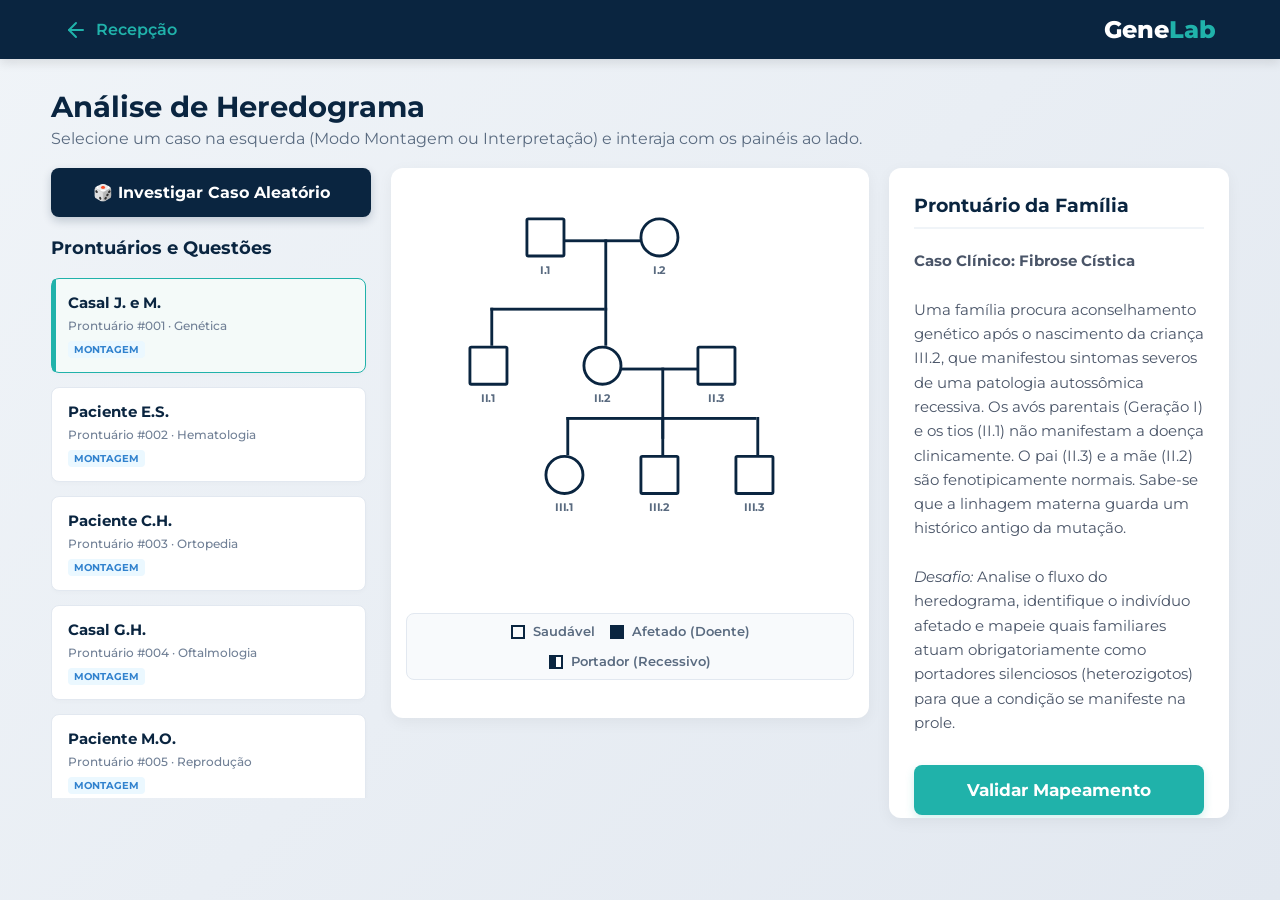
==== heredograma.html @ acb25723 "Add files via upload" ====
<!DOCTYPE html>
<html lang="pt-br">
<head>
    <meta charset="UTF-8">
    <meta name="viewport" content="width=device-width, initial-scale=1.0, maximum-scale=1.0, minimum-scale=1.0, user-scalable=no">
    <title>Análise de Heredograma | GeneLab</title>
    <link href="https://fonts.googleapis.com/css2?family=Montserrat:wght@400;500;600;700;800&display=swap" rel="stylesheet">
    <style>
        /* RESET BÁSICO E PROTEÇÃO DE TOQUE */
* { 
    margin: 0; 
    padding: 0; 
    box-sizing: border-box; 
    font-family: 'Montserrat', sans-serif; 
    -webkit-tap-highlight-color: transparent; 
}

/* TRAVA DE SELEÇÃO DE TEXTO NO BODY */
body { 
    -webkit-user-select: none; 
    -moz-user-select: none; 
    -ms-user-select: none; 
    user-select: none; 
    max-width: 100vw; 
    overflow-x: hidden; 
    min-height: 100vh;
    background-color: #F0F4F8;
    background: linear-gradient(135deg, #F0F4F8, #E2E8F0) no-repeat center center fixed; 
    background-size: cover; color: #1A2B4C; display: flex; flex-direction: column; 
}

/* LIBERAÇÃO PARA CAIXAS DE DIGITAÇÃO */
input, select, textarea {
    -webkit-user-select: auto;
    -moz-user-select: auto;
    -ms-user-select: auto;
    user-select: auto;
}
        
        /* NAVBAR */
        .lab-navbar { background-color: #0A2540; padding: 15px 5%; display: flex; justify-content: space-between; align-items: center; color: white; box-shadow: 0 4px 10px rgba(0,0,0,0.1); width: 100%; }
        .btn-voltar { color: #20B2AA; text-decoration: none; font-weight: 600; display: flex; align-items: center; gap: 8px; transition: 0.3s; }
        .btn-voltar:hover { color: #FFFFFF; transform: translateX(-3px); }
        .lab-logo { font-size: 1.5rem; font-weight: 800; margin: 0; }
        .lab-logo span { color: #20B2AA; }

        .container-app { padding: 30px 4%; max-width: 1600px; width: 100%; margin: 0 auto; display: flex; flex-direction: column; gap: 20px; box-sizing: border-box; }

        .header-secao h1 { color: #0A2540; font-size: 1.8rem; margin-bottom: 5px; }
        .header-secao p { color: #5A6B80; font-size: 1rem; }

        /* =========================================
           GRID: 3 COLUNAS (Casos | Painel Central | Painel Lateral)
           ========================================= */
        .grid-anamnese { 
            display: grid; 
            grid-template-columns: 320px 1fr 340px; 
            gap: 20px; 
            align-items: start;
            width: 100%;
        }

        /* -----------------------------------------
           COLUNA 1: MENU DE CASOS (ESQUERDA)
           ----------------------------------------- */
        .painel-casos { display: flex; flex-direction: column; gap: 15px; width: 100%; min-width: 0; }
        .titulo-prontuarios { color: #0A2540; font-size: 1.1rem; margin-top: 5px; margin-bottom: 5px; }

        .btn-aleatorio-novo {
            background: #0A2540; color: white; border-radius: 8px; padding: 15px; width: 100%; 
            border: none; font-weight: 700; font-size: 1rem; cursor: pointer; 
            box-shadow: 0 4px 10px rgba(10,37,64,0.2); transition: 0.3s;
            display: flex; align-items: center; justify-content: center; gap: 8px;
        }
        .btn-aleatorio-novo:hover { background: #133A60; transform: translateY(-2px); }

        .lista-prontuarios {
            display: flex; flex-direction: column; gap: 14px;
            max-height: 520px; overflow-y: auto; padding-right: 5px; padding-bottom: 5px;
        }

        .lista-prontuarios::-webkit-scrollbar { width: 6px; }
        .lista-prontuarios::-webkit-scrollbar-thumb { background: #CBD3DD; border-radius: 10px; }

        .card-prontuario {
            background: #FFFFFF; border: 1px solid #E2E8F0; border-radius: 8px; padding: 14px 16px; 
            cursor: pointer; transition: 0.2s; box-shadow: 0 2px 4px rgba(0,0,0,0.02);
            position: relative; display: flex; flex-direction: column; gap: 4px;
        }
        .card-prontuario::before {
            content: ''; position: absolute; left: 0; top: 0; height: 100%; width: 4px; background: transparent; transition: 0.2s; border-top-left-radius: 8px; border-bottom-left-radius: 8px;
        }
        .card-prontuario:hover { border-color: #CBD3DD; transform: translateY(-1px); }
        .card-prontuario.ativo { border-color: #20B2AA; background: #F4FAF9; }
        .card-prontuario.ativo::before { background: #20B2AA; }
        
        .card-prontuario h4 { color: #0A2540; margin-bottom: 2px; font-size: 0.95rem; }
        .card-prontuario p { color: #718096; font-size: 0.75rem; font-weight: 500; }

        .tag-tipo { font-size: 0.65rem; font-weight: 700; text-transform: uppercase; padding: 2px 6px; border-radius: 4px; display: inline-block; margin-top: 4px; align-self: flex-start; }
        .tag-montagem { background: #EBF8FF; color: #3182CE; }
        .tag-interpretacao { background: #FEEBC8; color: #D69E2E; }

        /* -----------------------------------------
           COLUNA 2: PAINEL CENTRAL (HEREDOGRAMAS)
           ----------------------------------------- */
        .painel-arvore {
            background: #FFFFFF; border-radius: 12px; padding: 30px 15px; box-shadow: 0 4px 15px rgba(0,0,0,0.05); 
            display: flex; flex-direction: column; align-items: center; min-height: 550px; justify-content: flex-start; width: 100%; min-width: 0;
        }

        .arvore-wrapper { width: 100%; overflow-x: auto; display: flex; justify-content: center; -webkit-overflow-scrolling: touch; padding: 10px 0; }
        
        .arvore { position: relative; width: 380px; height: 380px; margin: 0 auto; transform: scale(0.95); transform-origin: top center; }

        .nodo { position: absolute; width: 42px; display: flex; flex-direction: column; align-items: center; z-index: 10; }
        .nodo.interativo { cursor: pointer; transition: transform 0.2s; }
        .nodo.interativo:hover { transform: scale(1.12); }
        
        .simbolo { width: 42px; height: 42px; border: 3px solid #0A2540; background: white; transition: 0.3s; flex-shrink: 0; }
        .simbolo.homem { border-radius: 3px; }
        .simbolo.mulher { border-radius: 50%; }
        
        .label { font-size: 0.75rem; font-weight: bold; color: #5A6B80; margin-top: 4px; text-align: center; white-space: nowrap; background: rgba(255,255,255,0.95); padding: 1px 5px; border-radius: 4px; z-index: 12; }
        
        .afetado { background: #0A2540 !important; }
        .portador { background: linear-gradient(90deg, #0A2540 50%, white 50%) !important; }

        .linha { position: absolute; background: #0A2540; z-index: 1; }
        
        /* Geometria Árvore Padrão (Montagem) */
        .g1-avo { left: 80px; top: 10px; }
        .g1-ava { left: 200px; top: 10px; }
        .linha-c1 { left: 102.5px; top: 32.5px; width: 120px; height: 3px; }
        .haste-c1 { left: 162.5px; top: 32.5px; width: 3px; height: 75px; }
        
        .g2-tio { left: 20px; top: 145px; }
        .g2-mae { left: 140px; top: 145px; }
        .g2-pai { left: 260px; top: 145px; }
        
        .linha-irmaos-c1 { left: 42.5px; top: 105px; width: 120px; height: 3px; }
        .haste-tio { left: 42.5px; top: 105px; width: 3px; height: 40px; }
        .haste-mae { left: 162.5px; top: 105px; width: 3px; height: 40px; }
        
        .linha-c2 { left: 162.5px; top: 167.5px; width: 120px; height: 3px; }
        .haste-c2 { left: 222.5px; top: 167.5px; width: 3px; height: 75px; }

        .g3-f1 { left: 100px; top: 260px; }
        .g3-f2 { left: 200px; top: 260px; }
        .g3-f3 { left: 300px; top: 260px; }
        
        .linha-irmaos-c2 { left: 122.5px; top: 220px; width: 200px; height: 3px; }
        .haste-f1 { left: 122.5px; top: 220px; width: 3px; height: 40px; }
        .haste-f2 { left: 222.5px; top: 220px; width: 3px; height: 40px; }
        .haste-f3 { left: 322.5px; top: 220px; width: 3px; height: 40px; }

        /* Geometria Questão IFMG */
        .ifmg-1 { left: 100px; top: 15px; }
        .ifmg-2 { left: 220px; top: 15px; }
        .ifmg-l1 { left: 121px; top: 36px; width: 120px; height: 3px; }
        .ifmg-h1 { left: 181px; top: 36px; width: 3px; height: 45px; }
        .ifmg-li2 { left: 91px; top: 81px; width: 180px; height: 3px; }
        .ifmg-3 { left: 70px; top: 96px; }
        .ifmg-4 { left: 160px; top: 96px; }
        .ifmg-5 { left: 250px; top: 96px; }
        .ifmg-h3 { left: 91px; top: 81px; width: 3px; height: 15px; }
        .ifmg-h4 { left: 181px; top: 81px; width: 3px; height: 15px; }
        .ifmg-h5 { left: 271px; top: 81px; width: 3px; height: 50px; }
        .ifmg-l3 { left: 271px; top: 131px; width: 60px; height: 3px; }
        .ifmg-6 { left: 310px; top: 110px; }
        .ifmg-h6 { left: 301px; top: 131px; width: 3px; height: 20px; }
        .ifmg-7 { left: 280px; top: 151px; }

        /* Geometria Ajustada - Questão PUC-PR */
        .puc-1 { left: 90px; top: 15px; }
        .puc-2 { left: 210px; top: 15px; }
        .puc-l1 { left: 111px; top: 36px; width: 120px; height: 3px; }
        .puc-h1 { left: 171px; top: 36px; width: 3px; height: 45px; }
        .puc-li2 { left: 111px; top: 81px; width: 130px; height: 3px; }
        .puc-4 { left: 100px; top: 96px; }
        .puc-5 { left: 220px; top: 96px; }
        .puc-h4 { left: 121px; top: 81px; width: 3px; height: 15px; }
        .puc-h5 { left: 241px; top: 81px; width: 3px; height: 36px; }
        .puc-3 { left: 20px; top: 96px; }
        .puc-l3 { left: 41px; top: 117px; width: 80px; height: 3px; }
        .puc-h3 { left: 41px; top: 96px; width: 3px; height: 21px; }
        .puc-7 { left: 60px; top: 156px; }
        .puc-h7 { left: 81px; top: 117px; width: 3px; height: 39px; }
        .puc-l5 { left: 241px; top: 117px; width: 90px; height: 3px; }
        .puc-6 { left: 310px; top: 96px; display: flex; flex-direction: row !important; width: auto !important; align-items: center !important; gap: 6px; }
        .puc-6 .label { margin-top: 0 !important; }
        .puc-h6 { left: 331px; top: 117px; width: 3px; height: 43px; }
        .puc-li3 { left: 241px; top: 160px; width: 180px; height: 3px; }
        .puc-8 { left: 230px; top: 178px; }
        .puc-9 { left: 310px; top: 178px; }
        .puc-10 { left: 390px; top: 178px; }
        .puc-h8 { left: 251px; top: 160px; width: 3px; height: 18px; }
        .puc-h9 { left: 331px; top: 160px; width: 3px; height: 18px; }
        .puc-h10 { left: 411px; top: 160px; width: 3px; height: 18px; }

        .legenda { display: flex; gap: 15px; margin-top: 15px; font-size: 0.8rem; color: #5A6B80; justify-content: center; flex-wrap: wrap; background: #F8FAFC; padding: 10px 15px; border-radius: 8px; border: 1px solid #E2E8F0; width: 100%; }
        .legenda-item { display: flex; align-items: center; gap: 8px; font-weight: 600; }
        .mini-simbolo { width: 14px; height: 14px; border: 2px solid #0A2540; }

        /* Estilo para Modo Interpretação (Vestibular) */
        .painel-questao-conteudo { width: 100%; display: flex; flex-direction: column; gap: 12px; text-align: left; }
        .badge-vestibular { background: #ED8936; color: white; font-weight: 700; font-size: 0.75rem; padding: 4px 10px; border-radius: 4px; align-self: flex-start; text-transform: uppercase; }
        .texto-enunciado { font-size: 0.9rem; line-height: 1.5; color: #2D3748; }
        .lista-alternativas { display: flex; flex-direction: column; gap: 8px; margin-top: 5px; }
        .opcao-alt { display: flex; align-items: flex-start; gap: 10px; padding: 10px; border: 1px solid #E2E8F0; border-radius: 8px; cursor: pointer; transition: 0.2s; background: #FAFCFF; }
        .opcao-alt:hover { border-color: #CBD3DD; background: #EDF2F7; }
        .opcao-alt input { margin-top: 3px; }
        .opcao-alt label { font-size: 0.85rem; color: #2D3748; cursor: pointer; width: 100%; }

        /* -----------------------------------------
           COLUNA 3: PAINEL LATERAL COM ROLAGEM CORRIGIDA
           ----------------------------------------- */
        .painel-detalhes { 
            background: #FFFFFF; border-radius: 12px; padding: 25px; box-shadow: 0 4px 15px rgba(0,0,0,0.05); 
            display: flex; flex-direction: column; gap: 15px; width: 100%; min-width: 0; 
            max-height: 650px; overflow-y: auto; position: relative;
        }
        .painel-detalhes::-webkit-scrollbar { width: 6px; }
        .painel-detalhes::-webkit-scrollbar-thumb { background: #CBD3DD; border-radius: 10px; }

        .titulo-detalhes { color: #0A2540; font-size: 1.2rem; margin-bottom: 5px; border-bottom: 2px solid #F0F4F8; padding-bottom: 10px; }
        .prontuario-texto { font-size: 0.95rem; line-height: 1.6; color: #4A5568; }
        
        .btn-validar { background: #20B2AA; color: white; border: none; padding: 15px; width: 100%; border-radius: 8px; font-weight: bold; font-size: 1.05rem; cursor: pointer; transition: 0.3s; box-shadow: 0 4px 10px rgba(32, 178, 170, 0.2); margin-top: 15px; flex-shrink: 0; }
        .btn-validar:hover { background: #178983; transform: translateY(-2px); }

        .mensagem-feedback { margin-top: 15px; padding: 15px; border-radius: 8px; font-weight: 500; font-size: 0.9rem; display: none; line-height: 1.5; animation: fadeIn 0.3s; }
        .feedback-erro { background: #FADBD8; color: #78281F; border: 1px solid #E74C3C; border-left: 5px solid #E74C3C; }
        .feedback-sucesso { background: #D5F5E3; color: #186A3B; border: 1px solid #2ECC71; border-left: 5px solid #2ECC71; }
        @keyframes fadeIn { from { opacity: 0; transform: translateY(5px); } to { opacity: 1; transform: translateY(0); } }

        @media (max-width: 1024px) {
            .container-app { padding: 20px 3%; }
            .grid-anamnese { grid-template-columns: 1fr; } 
            .painel-detalhes { max-height: none; overflow-y: visible; }
        }
    </style>
</head>
<body>

    <nav class="lab-navbar">
        <a href="index.html" class="btn-voltar">
            <svg width="24" height="24" viewBox="0 0 24 24" fill="none" stroke="currentColor" stroke-width="2" stroke-linecap="round" stroke-linejoin="round">
                <line x1="19" y1="12" x2="5" y2="12"></line>
                <polyline points="12 19 5 12 12 5"></polyline>
            </svg>
            Recepção
        </a>
        <div class="lab-logo">Gene<span>Lab</span></div>
    </nav>

    <main class="container-app">
        
        <div class="header-secao">
            <h1>Análise de Heredograma</h1>
            <p>Selecione um caso na esquerda (Modo Montagem ou Interpretação) e interaja com os painéis ao lado.</p>
        </div>

        <div class="grid-anamnese">
            
            <!-- COLUNA 1: MENU DE CASOS (ESQUERDA) -->
            <div class="painel-casos">
                <button class="btn-aleatorio-novo" onclick="casoAleatorio()">
                    🎲 Investigar Caso Aleatório
                </button>
                
                <h3 class="titulo-prontuarios">Prontuários e Questões</h3>
                
                <div class="lista-prontuarios" id="lista-casos">
                    <!-- Gerados via JavaScript -->
                </div>
            </div>

            <!-- COLUNA 2: PAINEL CENTRAL (DINÂMICO) -->
            <div class="painel-arvore" id="painel-central">
                <!-- Conteúdo injetado via JS -->
            </div>

            <!-- COLUNA 3: PAINEL DE DETALHES / AÇÃO (DIREITA) -->
            <div class="painel-detalhes" id="painel-direito">
                <!-- Conteúdo injetado via JS -->
            </div>

        </div>
    </main>

    <script>
        const casos = {
            1: {
                nome: "Casal J. e M.",
                subtitulo: "Prontuário #001 · Genética",
                modo: "montagem",
                tipo: "autossomico-recessivo",
                texto: "<strong>Caso Clínico: Fibrose Cística</strong><br><br>Uma família procura aconselhamento genético após o nascimento da criança III.2, que manifestou sintomas severos de uma patologia autossômica recessiva. Os avós parentais (Geração I) e os tios (II.1) não manifestam a doença clinicamente. O pai (II.3) e a mãe (II.2) são fenotipicamente normais. Sabe-se que a linhagem materna guarda um histórico antigo da mutação.<br><br><em>Desafio:</em> Analise o fluxo do heredograma, identifique o indivíduo afetado e mapeie quais familiares atuam obrigatoriamente como portadores silenciosos (heterozigotos) para que a condição se manifeste na prole.",
                gabarito: { i1: 'saudavel', i2: 'portador', ii1: 'saudavel', ii2: 'portador', ii3: 'portador', iii1: 'saudavel', iii2: 'afetado', iii3: 'saudavel' }
            },
            2: {
                nome: "Paciente E.S.",
                subtitulo: "Prontuário #002 · Hematologia",
                modo: "montagem",
                tipo: "ligado-x",
                texto: "<strong>Caso Clínico: Hemofilia Grave</strong><br><br>Investigação de um distúrbio severo de coagulação sanguínea. Na Geração I, o avô materno (I.1) apresenta o quadro clínico ativo, enquanto sua parceira (I.2) é saudável. Na Geração II, a descendente direta uniu-se a um homem saudável (II.3). O casal teve três filhos, sendo que um deles (III.2) herdou a anomalia hemofílica.<br><br><em>Desafio:</em> Rastreie a transmissão cromossômica sexual. Determine o indivíduo afetado e descubra qual membro da família serviu como a única ponte genética feminina intermediária (portadora).",
                gabarito: { i1: 'afetado', i2: 'saudavel', ii1: 'saudavel', ii2: 'portador', ii3: 'saudavel', iii1: 'saudavel', iii2: 'afetado', iii3: 'saudavel' }
            },
            3: {
                nome: "Paciente C.H.",
                subtitulo: "Prontuário #003 · Ortopedia",
                modo: "montagem",
                tipo: "autossomico-dominante",
                texto: "<strong>Caso Clínico: Acondroplasia</strong><br><br>Análise de um heredograma multigeracional com traços de displasia esquelética. Observa-se que a avó (I.2) manifesta a condição patológica, ao passo que o avô (I.1) possui fenótipo esquelético normal. O traço foi transmitido para a mãe (II.2), mas não para o tio (II.1). A mãe casou-se com um parceiro saudável (II.3), gerando três filhos, onde apenas o descendente III.2 herdou a desordem.<br><br><em>Desafio:</em> Aplique os critérios lógicos de herança dominante para assinalar corretamente todos os indivíduos afetados expressivos na árvore.",
                gabarito: { i1: 'saudavel', i2: 'afetado', ii1: 'saudavel', ii2: 'afetado', ii3: 'saudavel', iii1: 'saudavel', iii2: 'afetado', iii3: 'saudavel' }
            },
            4: {
                nome: "Casal G.H.",
                subtitulo: "Prontuário #004 · Oftalmologia",
                modo: "montagem",
                tipo: "ligado-x",
                texto: "<strong>Caso Clínico: Daltonismo</strong><br><br>Estudo oftalmológico focado em anomalias de percepção de cores. A avó materna (I.2) manifesta daltonismo completo, enquanto o avô (I.1) possui visão cromática normal. Esse cruzamento resultou em um filho homem (II.1) afetado. A filha (II.2) nasceu com visão normal e uniu-se a um homem saudável (II.3). O casal gerou descendentes, culminando no aparecimento do traço em III.3.<br><br><em>Desafio:</em> Desvende a herança recessiva, identificando o grau de expressão em homens e o papel oculto das mulheres na transmissão.",
                gabarito: { i1: 'saudavel', i2: 'afetado', ii1: 'afetado', ii2: 'portador', ii3: 'saudavel', iii1: 'saudavel', iii2: 'saudavel', iii3: 'afetado' }
            },
            5: {
                nome: "Paciente M.O.",
                subtitulo: "Prontuário #005 · Reprodução",
                modo: "montagem",
                tipo: "autossomico-recessivo",
                texto: "<strong>Caso Clínico: Albinismo</strong><br><br>Avaliação de distúrbio metabólico na síntese de melanina. Nenhum dos avós da Geração I apresenta alterações fenotípicas visíveis, mas investigações retrospectivas apontam portadores ocultos em ambas as famílias. Na Geração II, o indivíduo II.1 manifesta albinismo. A descendente II.2, sem sintomas, uniu-se a um parceiro (II.3) que também guardava a mutação oculta. Desse cruzamento, nasceu a criança III.1 com a condição.<br><br><em>Desafio:</em> Localize o paciente afetado e deduza com rigor lógico todos os portadores heterozigotos escondidos nas gerações anteriores.",
                gabarito: { i1: 'portador', i2: 'portador', ii1: 'afetado', ii2: 'portador', ii3: 'portador', iii1: 'afetado', iii2: 'saudavel', iii3: 'saudavel' }
            },
            6: {
                nome: "Paciente R.V.",
                subtitulo: "Prontuário #006 · Endocrinologia",
                modo: "montagem",
                tipo: "ligado-y",
                texto: "<strong>Caso Clínico: Distúrbio Fenotípico Restrito</strong><br><br>Investigação de um traço dermatológico curioso em uma família acompanhada pelo laboratório. Observa-se que o avô paterno (I.1) apresenta o traço característico, enquanto sua parceira (I.2) não exibe nenhuma alteração. O pai (II.3) e o tio (II.1) manifestam exatamente a mesma condição física. Na descendência III, o traço manifesta-se nos filhos homens.<br><br><em>Desafio:</em> Analise atentamente a distribuição dos afetados ao longo das gerações e descubra qual é o padrão oculto de herança que restringe a manifestação da condição.",
                gabarito: { i1: 'afetado', i2: 'saudavel', ii1: 'afetado', ii2: 'saudavel', ii3: 'afetado', iii1: 'saudavel', iii2: 'afetado', iii3: 'afetado' }
            },
            7: {
                nome: "Questão IFMG",
                subtitulo: "Vestibular · Análise de Heredograma",
                modo: "interpretacao",
                referencia: "IFMG",
                enunciado: "Considere o heredograma abaixo, no qual os indivíduos em negro são portadores de uma determinada característica. Identifique a afirmativa incorreta:",
                opcoes: [
                    { letra: 'a', texto: "Trata-se de uma característica autossômica recessiva.", correta: false },
                    { letra: 'b', texto: "O genótipo do indivíduo 3 é certamente Aa.", correta: true },
                    { letra: 'c', texto: "Os indivíduos 4 e 7 apresentam os mesmos genótipos e fenótipos.", correta: false },
                    { letra: 'd', texto: "Os indivíduos 1, 2 e 6 têm o mesmo genótipo.", correta: false }
                ],
                explicacao: "<strong>Gabarito: Letra B</strong><br><br>O indivíduo 3 é fenotipicamente normal filho de pais normais portadores (Aa x Aa), logo seu genótipo pode ser AA ou Aa (probabilidade de 2/3 de ser Aa), portanto afirmar que ele é <em>certamente</em> Aa está incorreto."
            },
            8: {
                nome: "Questão PUC-PR",
                subtitulo: "Vestibular · Análise de Heredograma",
                modo: "interpretacao",
                referencia: "PUC-PR",
                enunciado: "Analisando o heredograma a seguir, conclui-se que dois dos dez indivíduos são vítimas de uma anomalia causada pela ação de um gene recessivo. Assinale a opção que contém os números que representam indivíduos cujos genótipos não podem ser determinados:",
                opcoes: [
                    { letra: 'a', texto: "1, 2, 3, 5 e 6", correta: false },
                    { letra: 'b', texto: "5, 6 e 7", correta: false },
                    { letra: 'c', texto: "3, 8 e 10", correta: true },
                    { letra: 'd', texto: "1, 2, 5, 6, 7, 8 e 10", correta: false },
                    { letra: 'e', texto: "7, 8 e 10", correta: false }
                ],
                explicacao: "<strong>Gabarito: Letra C</strong><br><br>Como os indivíduos 1, 2, 5 e 6 tiveram filhos afetados, sabemos que são heterozigotos. Já os indivíduos 4 e 9 são homozigotos recessivos. Como o indivíduo 7 é normal, mas filho de uma mulher afetada, sabemos que ele é heterozigoto. Desse modo, não é possível determinar o genótipo de 3, 8 e 10."
            }
        };

        let casoAtual = 1;

        function renderizarListaCasos() {
            const lista = document.getElementById('lista-casos');
            lista.innerHTML = '';
            
            Object.keys(casos).forEach(id => {
                const caso = casos[id];
                const ativo = id == casoAtual ? 'ativo' : '';
                const tagClass = caso.modo === 'montagem' ? 'tag-montagem' : 'tag-interpretacao';
                const tagText = caso.modo === 'montagem' ? 'Montagem' : 'Interpretação';

                lista.innerHTML += `
                    <div class="card-prontuario ${ativo}" id="card-caso-${id}" onclick="carregarCaso(${id})">
                        <h4>${caso.nome}</h4>
                        <p>${caso.subtitulo}</p>
                        <span class="tag-tipo ${tagClass}">${tagText}</span>
                    </div>
                `;
            });
        }

        function carregarCaso(id) {
            casoAtual = id;
            renderizarListaCasos();
            
            const caso = casos[id];
            const painelCentral = document.getElementById('painel-central');
            const painelDireito = document.getElementById('painel-direito');

            if (caso.modo === 'montagem') {
                painelCentral.innerHTML = `
                    <div class="arvore-wrapper">
                        <div class="arvore" id="arvore-container">
                            <div class="linha linha-c1"></div>
                            <div class="linha haste-c1"></div>
                            <div class="linha linha-irmaos-c1"></div>
                            <div class="linha haste-tio"></div>
                            <div class="linha haste-mae"></div>
                            <div class="linha linha-c2"></div>
                            <div class="linha haste-c2"></div>
                            <div class="linha linha-irmaos-c2"></div>
                            <div class="linha haste-f1"></div>
                            <div class="linha haste-f2"></div>
                            <div class="linha haste-f3"></div>

                            <div class="nodo interativo g1-avo" data-id="i1" data-sexo="homem" onclick="mudarEstado(this)"><div class="simbolo homem"></div><span class="label">I.1</span></div>
                            <div class="nodo interativo g1-ava" data-id="i2" data-sexo="mulher" onclick="mudarEstado(this)"><div class="simbolo mulher"></div><span class="label">I.2</span></div>
                            <div class="nodo interativo g2-tio" data-id="ii1" data-sexo="homem" onclick="mudarEstado(this)"><div class="simbolo homem"></div><span class="label">II.1</span></div>
                            <div class="nodo interativo g2-mae" data-id="ii2" data-sexo="mulher" onclick="mudarEstado(this)"><div class="simbolo mulher"></div><span class="label">II.2</span></div>
                            <div class="nodo interativo g2-pai" data-id="ii3" data-sexo="homem" onclick="mudarEstado(this)"><div class="simbolo homem"></div><span class="label">II.3</span></div>
                            <div class="nodo interativo g3-f1" data-id="iii1" data-sexo="mulher" onclick="mudarEstado(this)"><div class="simbolo mulher"></div><span class="label">III.1</span></div>
                            <div class="nodo interativo g3-f2" data-id="iii2" data-sexo="homem" onclick="mudarEstado(this)"><div class="simbolo homem"></div><span class="label">III.2</span></div>
                            <div class="nodo interativo g3-f3" data-id="iii3" data-sexo="homem" onclick="mudarEstado(this)"><div class="simbolo homem"></div><span class="label">III.3</span></div>
                        </div>
                    </div>
                    <div class="legenda">
                        <div class="legenda-item"><div class="mini-simbolo"></div> Saudável</div>
                        <div class="legenda-item"><div class="mini-simbolo afetado"></div> Afetado (Doente)</div>
                        <div class="legenda-item"><div class="mini-simbolo portador"></div> Portador (Recessivo)</div>
                    </div>
                `;

                painelDireito.innerHTML = `
                    <h2 class="titulo-detalhes">Prontuário da Família</h2>
                    <div class="prontuario-texto" id="texto-prontuario">${caso.texto}</div>
                    <button class="btn-validar" onclick="validarHeredograma()">Validar Mapeamento</button>
                    <div class="mensagem-feedback" id="mensagem-feedback"></div>
                `;

            } else if (caso.modo === 'interpretacao') {
                let htmlOpcoes = '';
                caso.opcoes.forEach(op => {
                    htmlOpcoes += `
                        <div class="opcao-alt" onclick="selecionarAlternativa('${op.letra}')">
                            <input type="radio" name="vestibular" id="alt-${op.letra}" value="${op.letra}">
                            <label for="alt-${op.letra}"><b>${op.letra.toUpperCase()}</b> ${op.texto}</label>
                        </div>
                    `;
                });

                let htmlArvoreVestibular = '';
                if (caso.referencia === 'IFMG') {
                    htmlArvoreVestibular = `
                        <div class="arvore-wrapper">
                            <div class="arvore">
                                <div class="linha ifmg-l1"></div><div class="linha ifmg-h1"></div><div class="linha ifmg-li2"></div>
                                <div class="linha ifmg-h3"></div><div class="linha ifmg-h4"></div><div class="linha ifmg-h5"></div>
                                <div class="linha ifmg-l3"></div><div class="linha ifmg-h6"></div>
                                <div class="nodo ifmg-1"><div class="simbolo homem"></div><span class="label">1</span></div>
                                <div class="nodo ifmg-2"><div class="simbolo mulher"></div><span class="label">2</span></div>
                                <div class="nodo ifmg-3"><div class="simbolo mulher"></div><span class="label">3</span></div>
                                <div class="nodo ifmg-4"><div class="simbolo mulher afetado"></div><span class="label">4</span></div>
                                <div class="nodo ifmg-5"><div class="simbolo homem"></div><span class="label">5</span></div>
                                <div class="nodo ifmg-6"><div class="simbolo mulher"></div><span class="label">6</span></div>
                                <div class="nodo ifmg-7"><div class="simbolo homem afetado"></div><span class="label">7</span></div>
                            </div>
                        </div>
                    `;
                } else if (caso.referencia === 'PUC-PR') {
                    htmlArvoreVestibular = `
                        <div class="arvore-wrapper">
                            <div class="arvore" style="width: 440px;">
                                <div class="linha puc-l1"></div><div class="linha puc-h1"></div><div class="linha puc-li2"></div>
                                <div class="linha puc-h4"></div><div class="linha puc-h5"></div><div class="linha puc-l3"></div>
                                <div class="linha puc-h3"></div><div class="linha puc-h7"></div><div class="linha puc-l5"></div>
                                <div class="linha puc-h6"></div><div class="linha puc-li3"></div><div class="linha puc-h8"></div>
                                <div class="linha puc-h9"></div><div class="linha puc-h10"></div>
                                <div class="nodo puc-1"><div class="simbolo mulher"></div><span class="label">1</span></div>
                                <div class="nodo puc-2"><div class="simbolo homem"></div><span class="label">2</span></div>
                                <div class="nodo puc-3"><div class="simbolo homem"></div><span class="label">3</span></div>
                                <div class="nodo puc-4"><div class="simbolo mulher afetado"></div><span class="label">4</span></div>
                                <div class="nodo puc-5"><div class="simbolo homem"></div><span class="label">5</span></div>
                                <div class="nodo puc-6"><div class="simbolo mulher"></div><span class="label">6</span></div>
                                <div class="nodo puc-7"><div class="simbolo mulher"></div><span class="label">7</span></div>
                                <div class="nodo puc-8"><div class="simbolo mulher"></div><span class="label">8</span></div>
                                <div class="nodo puc-9"><div class="simbolo homem afetado"></div><span class="label">9</span></div>
                                <div class="nodo puc-10"><div class="simbolo mulher"></div><span class="label">10</span></div>
                            </div>
                        </div>
                    `;
                }

                painelCentral.innerHTML = `
                    <div class="painel-questao-conteudo">
                        <span class="badge-vestibular">Questão de Vestibular · ${caso.referencia}</span>
                        ${htmlArvoreVestibular}
                        <p class="texto-enunciado">${caso.enunciado}</p>
                        <div class="lista-alternativas">
                            ${htmlOpcoes}
                        </div>
                    </div>
                `;

                painelDireito.innerHTML = `
                    <h2 class="titulo-detalhes">Resolução & Gabarito</h2>
                    <div class="prontuario-texto">
                        <p>Analise o heredograma ao lado, selecione a alternativa correta e clique em verificar para testar seu raciocínio.</p>
                    </div>
                    <button class="btn-validar" onclick="validarQuestaoVestibular()">Verificar Resposta</button>
                    <div class="mensagem-feedback" id="mensagem-feedback"></div>
                `;
            }

            if (window.innerWidth <= 1024) {
                painelCentral.scrollIntoView({ behavior: 'smooth', block: 'center' });
            }
        }

        function selecionarAlternativa(letra) {
            const radio = document.getElementById('alt-' + letra);
            if (radio) radio.checked = true;
            document.getElementById('mensagem-feedback').style.display = 'none';
        }

        function validarQuestaoVestibular() {
            const caso = casos[casoAtual];
            const selecionado = document.querySelector('input[name="vestibular"]:checked');
            const fb = document.getElementById('mensagem-feedback');

            if (!selecionado) {
                fb.innerHTML = `⚠️ <b>Atenção:</b> Selecione uma alternativa antes de verificar.`;
                fb.className = 'mensagem-feedback feedback-erro';
                fb.style.display = 'block';
                return;
            }

            const letraEscolhida = selecionado.value;
            const opcaoCorreta = caso.opcoes.find(op => op.correta);

            if (letraEscolhida === opcaoCorreta.letra) {
                fb.innerHTML = `✅ <b>Resposta Correta!</b><br><br>${caso.explicacao}`;
                fb.className = 'mensagem-feedback feedback-sucesso';
                
                // ---> SALVANDO O PROGRESSO INVISÍVEL <---
                if (typeof registrarConclusaoSilenciosa === "function") {
                    registrarConclusaoSilenciosa("Heredograma (Interpretação)");
                }
            } else {
                fb.innerHTML = `❌ <b>Resposta Incorreta.</b> A alternativa correta é a <b>(${opcaoCorreta.letra.toUpperCase()})</b>.<br><br>${caso.explicacao}`;
                fb.className = 'mensagem-feedback feedback-erro';
            }
            fb.style.display = 'block';
        }

        function casoAleatorio() {
            const ids = Object.keys(casos);
            let randomId = casoAtual;
            while(randomId == casoAtual) {
                randomId = ids[Math.floor(Math.random() * ids.length)];
            }
            carregarCaso(randomId);
            document.getElementById('card-caso-' + randomId).scrollIntoView({ behavior: 'smooth', block: 'nearest' });
        }

        window.onload = () => {
            renderizarListaCasos();
            carregarCaso(1);
        };

        function mudarEstado(elemento) {
            const simbolo = elemento.querySelector('.simbolo');
            document.getElementById('mensagem-feedback').style.display = 'none'; 

            if (!simbolo.classList.contains('afetado') && !simbolo.classList.contains('portador')) {
                simbolo.classList.add('afetado');
            } else if (simbolo.classList.contains('afetado')) {
                simbolo.classList.remove('afetado');
                simbolo.classList.add('portador');
            } else {
                simbolo.classList.remove('portador');
            }
        }

        function validarHeredograma() {
            const gabarito = casos[casoAtual].gabarito;
            const tipoCaso = casos[casoAtual].tipo;
            
            let correto = true;
            let erroBiologicoX = false;
            let erroBiologicoY = false;
            let erroBiologicoDominante = false;
            let nomeErroBiologico = "";

            document.querySelectorAll('.nodo.interativo').forEach(nodo => {
                const id = nodo.getAttribute('data-id');
                const sexo = nodo.getAttribute('data-sexo');
                const label = nodo.querySelector('.label').innerText;
                const simbolo = nodo.querySelector('.simbolo');
                
                let estadoUsuario = 'saudavel';
                if (simbolo.classList.contains('afetado')) estadoUsuario = 'afetado';
                if (simbolo.classList.contains('portador')) estadoUsuario = 'portador';

                if (tipoCaso === "ligado-x" && sexo === "homem" && estadoUsuario === "portador") {
                    erroBiologicoX = true;
                    nomeErroBiologico = label;
                }

                if (tipoCaso === "ligado-y" && sexo === "mulher" && (estadoUsuario === "afetado" || estadoUsuario === "portador")) {
                    erroBiologicoY = true;
                    nomeErroBiologico = label;
                }
                
                if (tipoCaso === "autossomico-dominante" && estadoUsuario === "portador") {
                    erroBiologicoDominante = true;
                    nomeErroBiologico = label;
                }

                if (estadoUsuario !== gabarito[id]) correto = false;
            });

            const fb = document.getElementById('mensagem-feedback');

            if (erroBiologicoX) {
                fb.innerHTML = `<b>ERRO CONCEITUAL:</b> Você marcou <b>${nomeErroBiologico}</b> como "Portador". Homens (XY) não podem esconder doenças ligadas ao X. Ou são Afetados, ou Saudáveis.`;
                fb.className = 'mensagem-feedback feedback-erro';
            } else if (erroBiologicoY) {
                fb.innerHTML = `<b>ERRO CONCEITUAL:</b> Você atribuiu a condição a uma mulher (<b>${nomeErroBiologico}</b>). Analise o padrão de distribuição do traço na família: há restrições severas de gênero para esta patologia.`;
                fb.className = 'mensagem-feedback feedback-erro';
            } else if (erroBiologicoDominante) {
                fb.innerHTML = `<b>ERRO CONCEITUAL:</b> Você marcou <b>${nomeErroBiologico}</b> como "Portador". Em doenças <b>Dominantes</b>, quem tem o gene manifesta a doença.`;
                fb.className = 'mensagem-feedback feedback-erro';
            } else if (correto) {
                fb.innerHTML = `✅ <b>Mapeamento Perfeito!</b> Diagnóstico concluído com sucesso.`;
                fb.className = 'mensagem-feedback feedback-sucesso';
                
                // ---> SALVANDO O PROGRESSO INVISÍVEL <---
                if (typeof registrarConclusaoSilenciosa === "function") {
                    registrarConclusaoSilenciosa("Heredograma (Montagem)");
                }
            } else {
                fb.innerHTML = `❌ <b>Incorreto.</b> Releia o prontuário. Verifique se os portadores fazem sentido anatômico para passar o gene adiante.`;
                fb.className = 'mensagem-feedback feedback-erro';
            }
            
            fb.style.display = 'block';
        }
    </script>
    
    <!-- RASTREADOR INVISÍVEL PARA O RELATÓRIO DA MONITORIA -->
    <script>
        function registrarConclusaoSilenciosa(nomeDoModulo) {
            const nome = localStorage.getItem('genelab_nome') || 'Aluno Desconhecido';
            const matricula = localStorage.getItem('genelab_matricula') || 'Sem Matrícula';

            // Cria uma trava silenciosa no navegador para não preencher a planilha 10x se o aluno clicar várias vezes
            const chaveTrava = 'genelab_enviado_' + nomeDoModulo;
            if (localStorage.getItem(chaveTrava) === 'true') {
                return; // Se já mandou, não faz nada
            }

            // COLOQUE O SEU LINK DO GOOGLE APPS SCRIPT AQUI DENTRO DAS ASPAS:
            const urlDaPlanilha = "https://script.google.com/macros/s/AKfycbxkAHZIGcJpbTUXMIJkGE4CBhSh0C5pl_7IgvTIWoc2idZxJmcdqPTFnkRxxoWXwdY/exec";

            fetch(urlDaPlanilha, {
                method: 'POST',
                body: JSON.stringify({ nome: nome, matricula: matricula, modulo: nomeDoModulo }),
                // Usar text/plain evita bloqueios de segurança (CORS) do navegador
                headers: { 'Content-Type': 'text/plain;charset=utf-8' } 
            }).then(response => {
                // Sucesso! O dado caiu na planilha. Trava o envio para este módulo.
                localStorage.setItem(chaveTrava, 'true');
            }).catch(error => {
                console.error("Erro no rastreador:", error);
            });
        }
    </script>
</body>
</html>
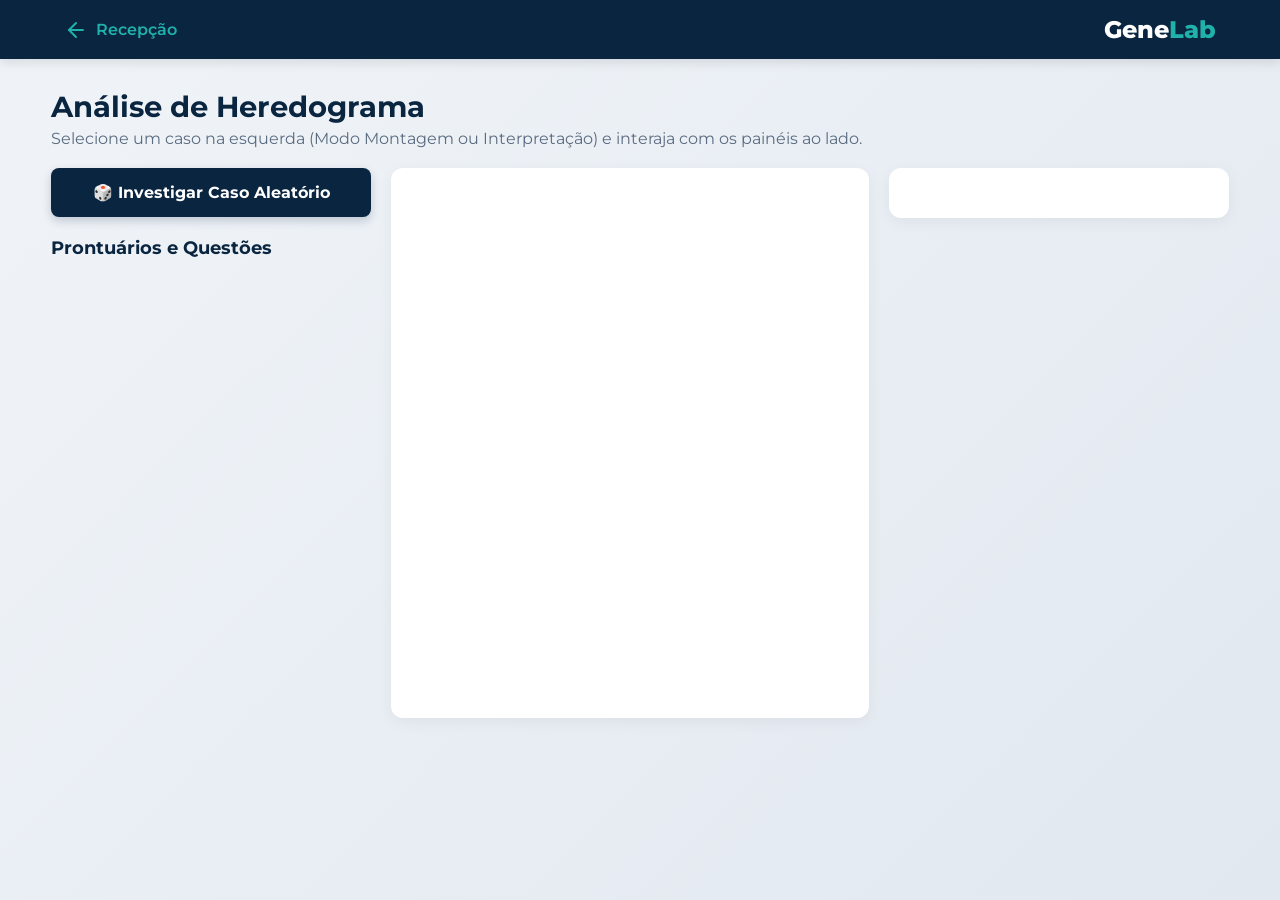
==== commit 5d985eb7: "Update heredograma.html" ====
--- a/heredograma.html
+++ b/heredograma.html
@@ -541,19 +541,16 @@
             const opcaoCorreta = caso.opcoes.find(op => op.correta);
 
             if (letraEscolhida === opcaoCorreta.letra) {
-                fb.innerHTML = `✅ <b>Resposta Correta!</b><br><br>${caso.explicacao}`;
+                fb.innerHTML = `✅ <b>Resposta Correta!</b>...`;
                 fb.className = 'mensagem-feedback feedback-sucesso';
                 
-                // ---> SALVANDO O PROGRESSO INVISÍVEL <---
-                if (typeof registrarConclusaoSilenciosa === "function") {
-                    registrarConclusaoSilenciosa("Heredograma (Interpretação)");
-                }
+                registrarConclusaoSilenciosa("Heredograma: " + caso.nome + " (Interpretação)", "Acertou ✅");
             } else {
-                fb.innerHTML = `❌ <b>Resposta Incorreta.</b> A alternativa correta é a <b>(${opcaoCorreta.letra.toUpperCase()})</b>.<br><br>${caso.explicacao}`;
+                fb.innerHTML = `❌ <b>Resposta Incorreta.</b>...`;
                 fb.className = 'mensagem-feedback feedback-erro';
-            }
-            fb.style.display = 'block';
-        }
+                
+                registrarConclusaoSilenciosa("Heredograma: " + caso.nome + " (Interpretação)", "Errou ❌");
+            }
 
         function casoAleatorio() {
             const ids = Object.keys(casos);
@@ -639,7 +636,7 @@
                 
                 // ---> SALVANDO O PROGRESSO INVISÍVEL <---
                 if (typeof registrarConclusaoSilenciosa === "function") {
-                    registrarConclusaoSilenciosa("Heredograma (Montagem)");
+                   registrarConclusaoSilenciosa("Heredograma: " + casos[casoAtual].nome + " (Montagem)");
                 }
             } else {
                 fb.innerHTML = `❌ <b>Incorreto.</b> Releia o prontuário. Verifique se os portadores fazem sentido anatômico para passar o gene adiante.`;
@@ -650,33 +647,29 @@
         }
     </script>
     
-    <!-- RASTREADOR INVISÍVEL PARA O RELATÓRIO DA MONITORIA -->
+    <!-- RASTREADOR INVISÍVEL COM STATUS DE ACERTO/ERRO -->
     <script>
-        function registrarConclusaoSilenciosa(nomeDoModulo) {
+        function registrarConclusaoSilenciosa(nomeDaAtividade, statusDaTentativa) {
             const nome = localStorage.getItem('genelab_nome') || 'Aluno Desconhecido';
             const matricula = localStorage.getItem('genelab_matricula') || 'Sem Matrícula';
 
-            // Cria uma trava silenciosa no navegador para não preencher a planilha 10x se o aluno clicar várias vezes
-            const chaveTrava = 'genelab_enviado_' + nomeDoModulo;
-            if (localStorage.getItem(chaveTrava) === 'true') {
-                return; // Se já mandou, não faz nada
-            }
-
-            // COLOQUE O SEU LINK DO GOOGLE APPS SCRIPT AQUI DENTRO DAS ASPAS:
-            const urlDaPlanilha = "https://script.google.com/macros/s/AKfycbxkAHZIGcJpbTUXMIJkGE4CBhSh0C5pl_7IgvTIWoc2idZxJmcdqPTFnkRxxoWXwdY/exec";
+            const urlDaPlanilha = "https://script.google.com/macros/s/AKfycbxStMWXUNEYWxU-_3FgvSKBGqQ8suRUDjAqkGJtNngI1NZ0d-X7_Dzjyq7zmwWQMTOy/exec";
 
             fetch(urlDaPlanilha, {
                 method: 'POST',
-                body: JSON.stringify({ nome: nome, matricula: matricula, modulo: nomeDoModulo }),
-                // Usar text/plain evita bloqueios de segurança (CORS) do navegador
+                body: JSON.stringify({ 
+                    nome: nome, 
+                    matricula: matricula, 
+                    modulo: nomeDaAtividade,
+                    status: statusDaTentativa // Captura se foi Acerto ou Erro
+                }),
                 headers: { 'Content-Type': 'text/plain;charset=utf-8' } 
             }).then(response => {
-                // Sucesso! O dado caiu na planilha. Trava o envio para este módulo.
-                localStorage.setItem(chaveTrava, 'true');
+                console.log("Rastreado: " + nomeDaAtividade + " | " + statusDaTentativa);
             }).catch(error => {
                 console.error("Erro no rastreador:", error);
             });
         }
     </script>
 </body>
-</html>+</html>
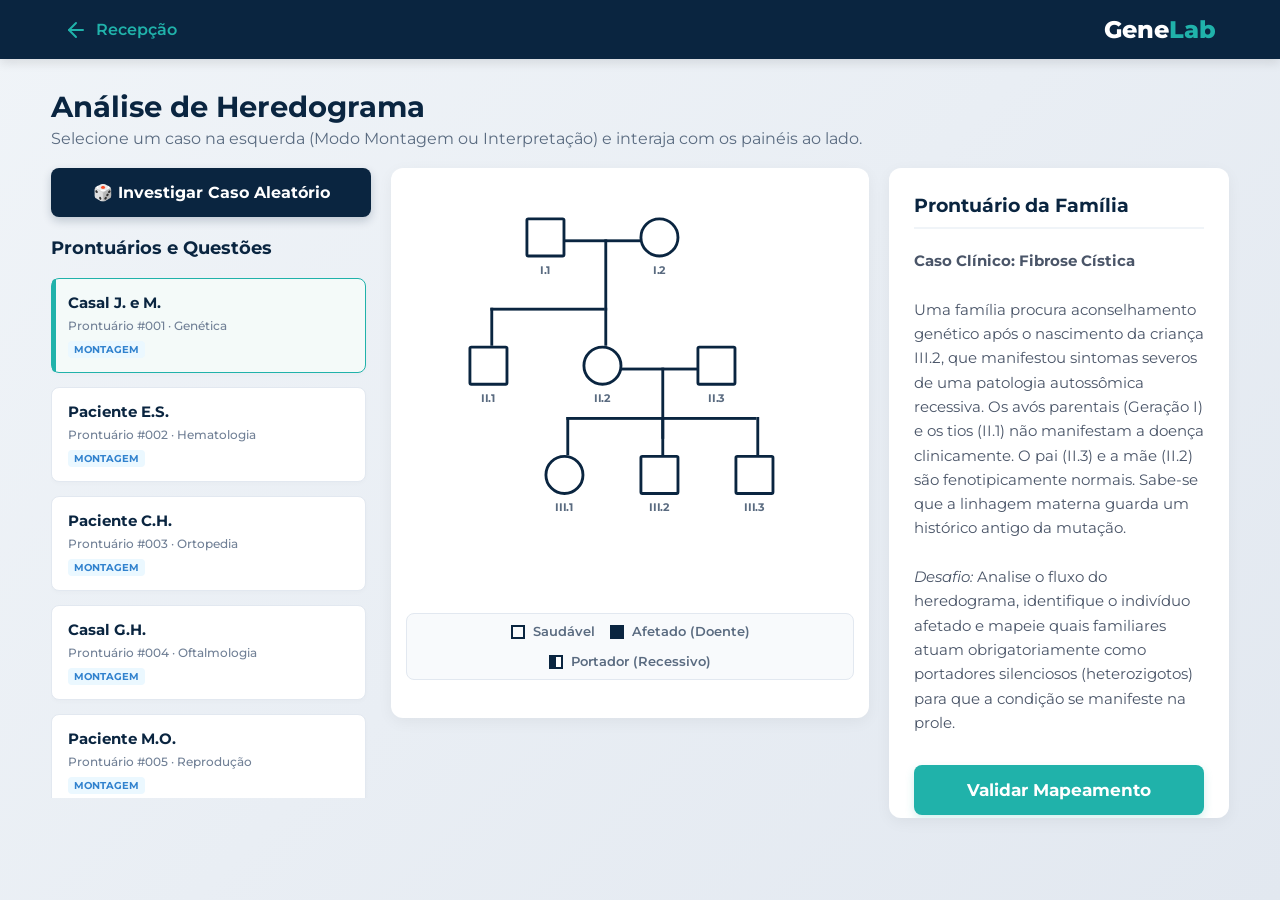
==== commit ca9aa03c: "Update heredograma.html" ====
--- a/heredograma.html
+++ b/heredograma.html
@@ -541,16 +541,18 @@
             const opcaoCorreta = caso.opcoes.find(op => op.correta);
 
             if (letraEscolhida === opcaoCorreta.letra) {
-                fb.innerHTML = `✅ <b>Resposta Correta!</b>...`;
+                fb.innerHTML = `✅ <b>Resposta Correta!</b><br><br>${caso.explicacao}`;
                 fb.className = 'mensagem-feedback feedback-sucesso';
                 
                 registrarConclusaoSilenciosa("Heredograma: " + caso.nome + " (Interpretação)", "Acertou ✅");
             } else {
-                fb.innerHTML = `❌ <b>Resposta Incorreta.</b>...`;
+                fb.innerHTML = `❌ <b>Resposta Incorreta.</b> A alternativa correta é a <b>(${opcaoCorreta.letra.toUpperCase()})</b>.<br><br>${caso.explicacao}`;
                 fb.className = 'mensagem-feedback feedback-erro';
                 
                 registrarConclusaoSilenciosa("Heredograma: " + caso.nome + " (Interpretação)", "Errou ❌");
             }
+            fb.style.display = 'block';
+        }
 
         function casoAleatorio() {
             const ids = Object.keys(casos);
@@ -624,23 +626,27 @@
             if (erroBiologicoX) {
                 fb.innerHTML = `<b>ERRO CONCEITUAL:</b> Você marcou <b>${nomeErroBiologico}</b> como "Portador". Homens (XY) não podem esconder doenças ligadas ao X. Ou são Afetados, ou Saudáveis.`;
                 fb.className = 'mensagem-feedback feedback-erro';
+                registrarConclusaoSilenciosa("Heredograma: " + casos[casoAtual].nome + " (Montagem)", "Errou ❌");
+                
             } else if (erroBiologicoY) {
                 fb.innerHTML = `<b>ERRO CONCEITUAL:</b> Você atribuiu a condição a uma mulher (<b>${nomeErroBiologico}</b>). Analise o padrão de distribuição do traço na família: há restrições severas de gênero para esta patologia.`;
                 fb.className = 'mensagem-feedback feedback-erro';
+                registrarConclusaoSilenciosa("Heredograma: " + casos[casoAtual].nome + " (Montagem)", "Errou ❌");
+                
             } else if (erroBiologicoDominante) {
                 fb.innerHTML = `<b>ERRO CONCEITUAL:</b> Você marcou <b>${nomeErroBiologico}</b> como "Portador". Em doenças <b>Dominantes</b>, quem tem o gene manifesta a doença.`;
                 fb.className = 'mensagem-feedback feedback-erro';
+                registrarConclusaoSilenciosa("Heredograma: " + casos[casoAtual].nome + " (Montagem)", "Errou ❌");
+                
             } else if (correto) {
                 fb.innerHTML = `✅ <b>Mapeamento Perfeito!</b> Diagnóstico concluído com sucesso.`;
                 fb.className = 'mensagem-feedback feedback-sucesso';
-                
-                // ---> SALVANDO O PROGRESSO INVISÍVEL <---
-                if (typeof registrarConclusaoSilenciosa === "function") {
-                   registrarConclusaoSilenciosa("Heredograma: " + casos[casoAtual].nome + " (Montagem)");
-                }
+                registrarConclusaoSilenciosa("Heredograma: " + casos[casoAtual].nome + " (Montagem)", "Acertou ✅");
+                
             } else {
                 fb.innerHTML = `❌ <b>Incorreto.</b> Releia o prontuário. Verifique se os portadores fazem sentido anatômico para passar o gene adiante.`;
                 fb.className = 'mensagem-feedback feedback-erro';
+                registrarConclusaoSilenciosa("Heredograma: " + casos[casoAtual].nome + " (Montagem)", "Errou ❌");
             }
             
             fb.style.display = 'block';
